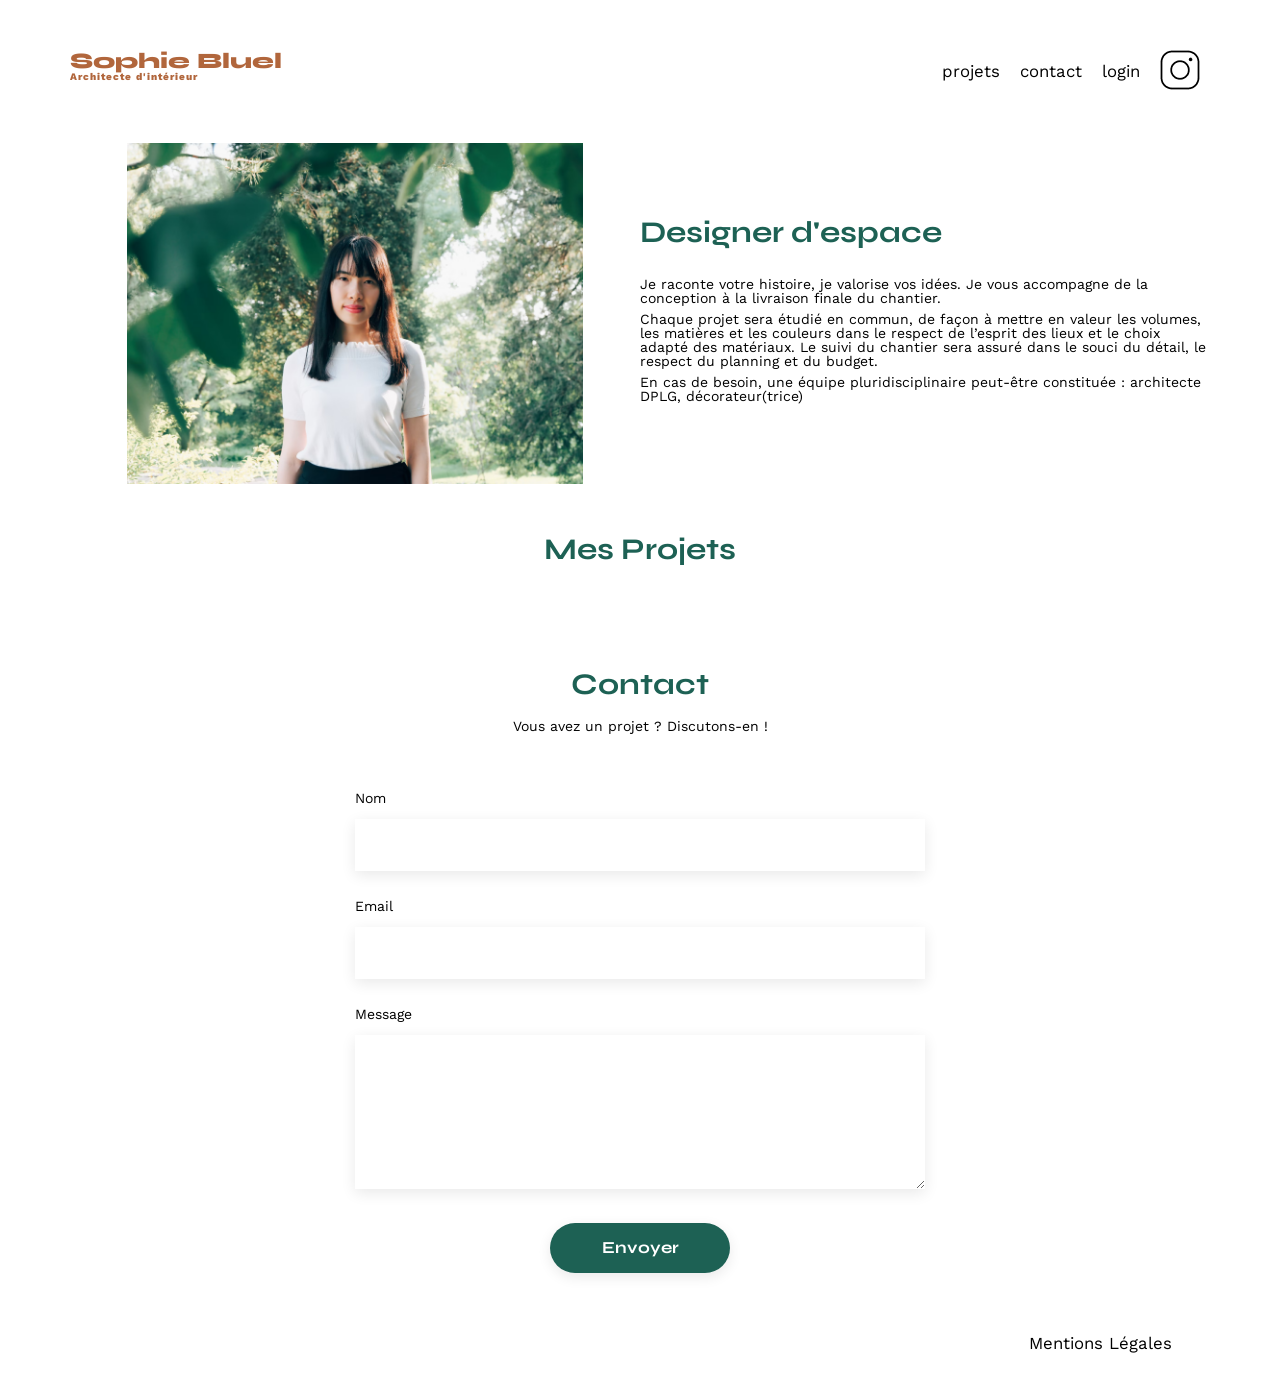
==== index.html @ 289974a4 "filter js" ====
<!DOCTYPE html>
<html lang="fr">
<head>
	<meta charset="UTF-8">
	<title>Sophie Bluel - Architecte d'intérieur</title>
	<meta name="viewport" content="width=device-width, initial-scale=1.0">
	<link rel="preconnect" href="https://fonts.googleapis.com">
	<link rel="preconnect" href="https://fonts.gstatic.com" crossorigin>
	<link href="https://fonts.googleapis.com/css2?family=Syne:wght@700;800&family=Work+Sans&display=swap" rel="stylesheet">
	<meta name="description" content="">
	<link rel="stylesheet" href="./assets/style.css">
	<script src="scripts/script.js" defer></script>
</head>
<body>
<header>
	<h1>Sophie Bluel <span>Architecte d'intérieur</span></h1>
	<nav>
		<ul>
			<li>projets</li>
			<li>contact</li>
			<li>login</li>
			<li><img src="./assets/icons/instagram.png" alt="Instagram"></li>
		</ul>
	</nav>
</header>
<main>
	<section id="introduction">
		<figure>
			<img src="./assets/images/sophie-bluel.png" alt="">
		</figure>
		<article>
			<h2>Designer d'espace</h2>
			<p>Je raconte votre histoire, je valorise vos idées. Je vous accompagne de la conception à la livraison finale du chantier.</p>
			<p>Chaque projet sera étudié en commun, de façon à mettre en valeur les volumes, les matières et les couleurs dans le respect de l’esprit des lieux et le choix adapté des matériaux. Le suivi du chantier sera assuré dans le souci du détail, le respect du planning et du budget.</p>
			<p>En cas de besoin, une équipe pluridisciplinaire peut-être constituée : architecte DPLG, décorateur(trice)</p>
		</article>
	</section>
	<section id="portfolio">
		<h2>Mes Projets</h2>
		<div class="filter">

		</div>
		<div class="gallery">
		</div>
	</section>
	<section id="contact">
		<h2>Contact</h2>
		<p>Vous avez un projet ? Discutons-en !</p>
		<form action="#" method="post">
			<label for="name">Nom</label>
			<input type="text" name="name" id="name">
			<label for="email">Email</label>
			<input type="email" name="email" id="email">
			<label for="message">Message</label>
			<textarea name="message" id="message" cols="30" rows="10"></textarea>
			<input type="submit" value="Envoyer">
		</form>
	</section>
</main>


<footer>
	<nav>
		<ul>
			<li>Mentions Légales</li>
		</ul>
	</nav>
</footer>
</body>
</html>
---- assets/style.css ----
/* http://meyerweb.com/eric/tools/css/reset/
   v2.0 | 20110126
   License: none (public domain)
*/

html, body, div, span, applet, object, iframe,
h1, h2, h3, h4, h5, h6, p, blockquote, pre,
a, abbr, acronym, address, big, cite, code,
del, dfn, em, img, ins, kbd, q, s, samp,
small, strike, strong, sub, sup, tt, var,
b, u, i, center,
dl, dt, dd, ol, ul, li,
fieldset, form, label, legend,
table, caption, tbody, tfoot, thead, tr, th, td,
article, aside, canvas, details, embed,
figure, figcaption, footer, header, hgroup,
menu, nav, output, ruby, section, summary,
time, mark, audio, video {
	margin: 0;
	padding: 0;
	border: 0;
	font-size: 100%;
	font: inherit;
	vertical-align: baseline;
}
/* HTML5 display-role reset for older browsers */
article, aside, details, figcaption, figure,
footer, header, hgroup, menu, nav, section {
	display: block;
}
body {
	line-height: 1;
}
ol, ul {
	list-style: none;
}
blockquote, q {
	quotes: none;
}
blockquote:before, blockquote:after,
q:before, q:after {
	content: '';
	content: none;
}
table {
	border-collapse: collapse;
	border-spacing: 0;
}
/** end reset css**/
body {
	max-width: 1140px;
	margin:auto;
	font-family: 'Work Sans' ;
	font-size: 14px;
}
header {
	display: flex;
	justify-content: space-between;
	margin: 50px 0
}
section {
	margin: 50px 0
}

h1{
	display: flex;
	flex-direction: column;
	font-family: 'Syne';
	font-size: 22px;
	font-weight: 800;
	color: #B1663C
}

h1 > span {
	font-family: 'Work Sans';
	font-size:10px;
	letter-spacing: 0.1em;
;
}

h2{
	font-family: 'Syne';
	font-weight: 700;
	font-size: 30px;
	color: #1D6154
}
nav ul {
	display: flex;
	align-items: center;
	list-style-type: none;

}
nav li {
	padding: 0 10px;
	font-size: 1.2em;
}

li:hover {
	color: #B1663C;
}
#introduction {
	display: flex;
	align-items: center;
}
#introduction figure {
	flex: 1
}
#introduction img {
	display: block;
	margin: auto;
	width: 80%;
}

#introduction article {
	flex: 1
}
#introduction h2 {
	margin-bottom: 1em;
}

#introduction p {
	margin-bottom: 0.5em;
}
#portfolio h2 {
	text-align: center;
	margin-bottom: 1em;
}
.gallery {
	width: 100%;
	display: grid;
	grid-template-columns: 1fr 1fr 1fr;
	grid-column-gap: 20px;
	grid-row-gap: 20px;
}

.gallery img {
	width: 100%;

}
#contact {
	width: 50%;
margin: auto;
}
#contact > * {
	text-align: center;

}
#contact h2{
	margin-bottom: 20px;
}
#contact form {
	text-align: left;
	margin-top:30px;
	display: flex;
	flex-direction: column;
}

#contact input {
	height: 50px;
	font-size: 1.2em;
	border: none;
	box-shadow: 0px 4px 14px rgba(0, 0, 0, 0.09);
}
#contact label {
	margin: 2em 0 1em 0;
}
#contact textarea {
	border: none;
	box-shadow: 0px 4px 14px rgba(0, 0, 0, 0.09);
}

input[type="submit"]{
	font-family: 'Syne';
	font-weight: 700;
	color: white;
	background-color: #1D6154;
	margin : 2em auto ;
	width: 180px;
	text-align: center;
	border-radius: 60px ;
}

footer nav ul {
	display: flex;
	justify-content: flex-end;
	margin: 2em
}



/* Ajout */
.filter{
	display: flex;
	align-items: center;
	justify-content: center;
	margin-bottom: 25px;
	gap: 15px;
}

.button{
background-color: #fff;
padding: 5px 10px;
border-radius: 20px;
border: 1px solid #1D6154;
color: #1D6154;
font-weight: 700;
font-family: 'Syne' ;

}
.button:hover {
	background-color:#0E2F28;
	color: #fff
 ;
}
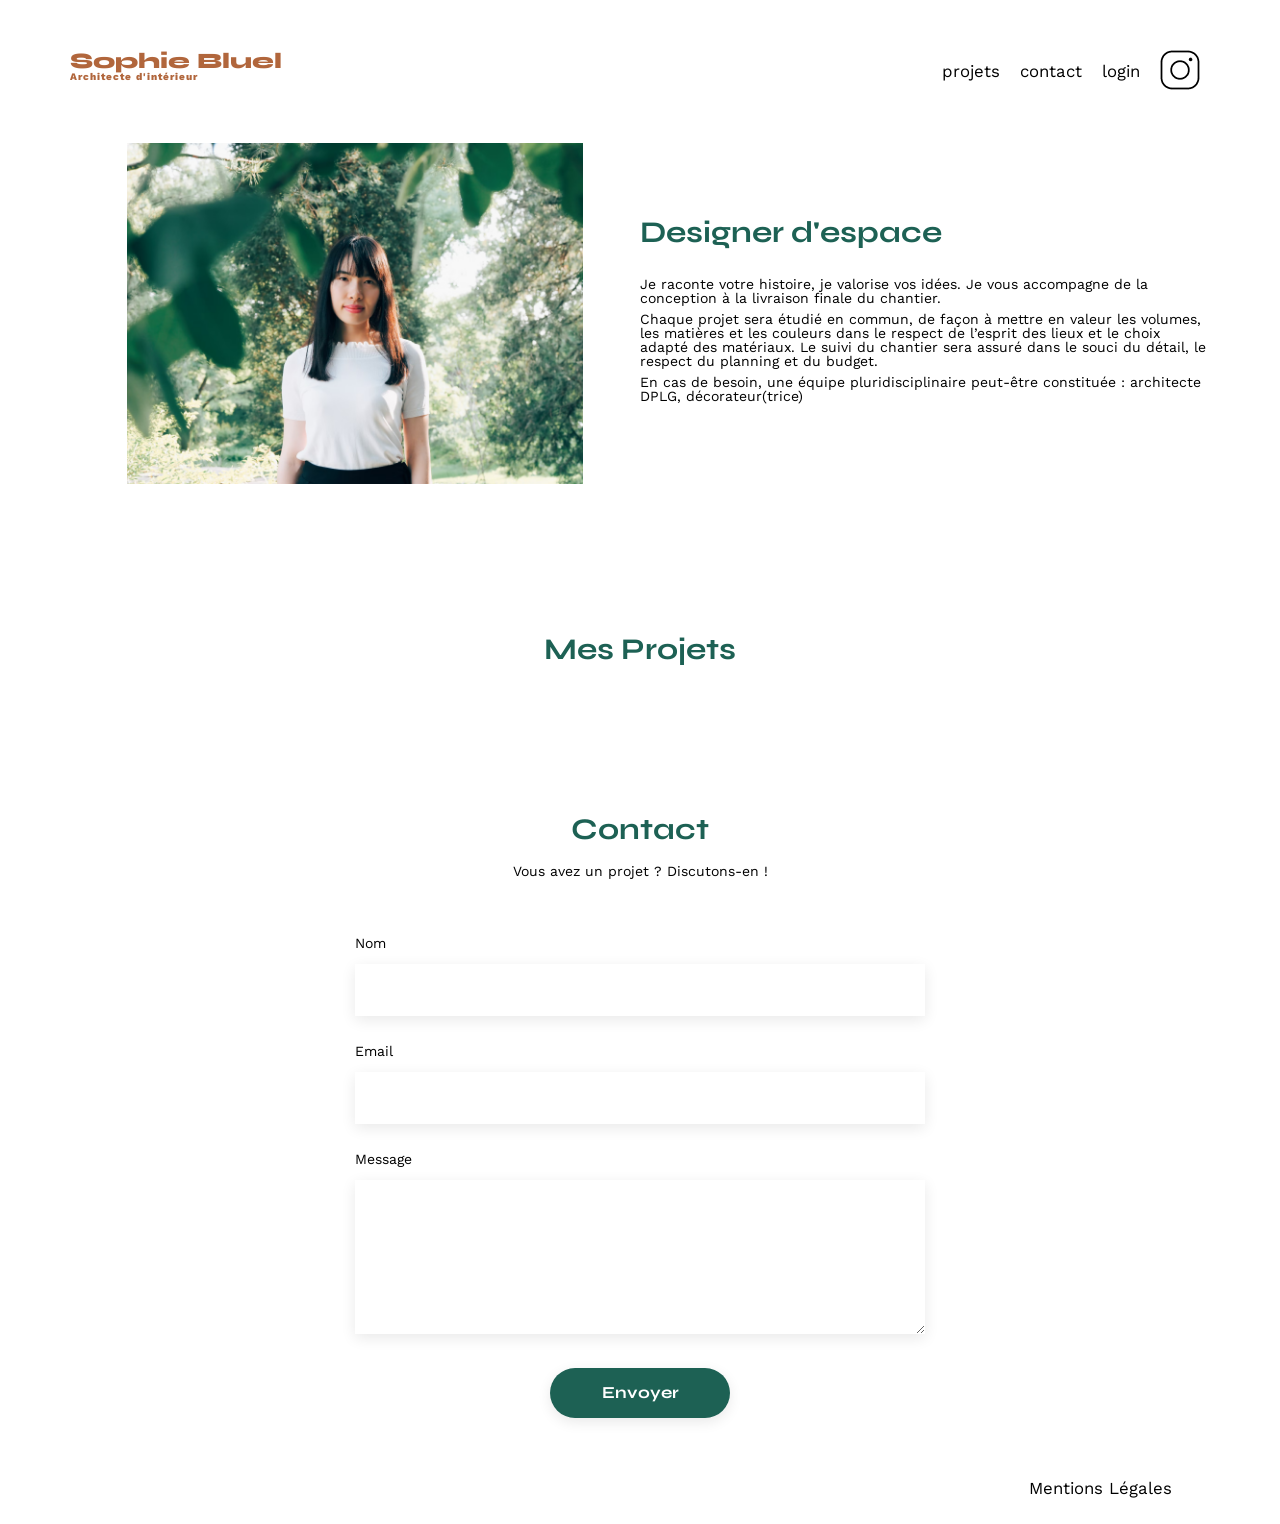
==== commit 2d3849a5: "correctif login + logout" ====
--- a/index.html
+++ b/index.html
@@ -12,13 +12,15 @@
 	<script src="scripts/script.js" defer></script>
 </head>
 <body>
+	<div class="edition-mode"><img src="assets/icons/blanc.png" alt="Mode édition">Mode édition</div>
 <header>
+	
 	<h1>Sophie Bluel <span>Architecte d'intérieur</span></h1>
 	<nav>
 		<ul>
 			<li>projets</li>
 			<li>contact</li>
-			<li>login</li>
+			<li class="login"><a href="./connection.html">login</a></li>
 			<li><img src="./assets/icons/instagram.png" alt="Instagram"></li>
 		</ul>
 	</nav>
@@ -36,9 +38,8 @@
 		</article>
 	</section>
 	<section id="portfolio">
-		<h2>Mes Projets</h2>
+		<h2>Mes Projets <span class="modification"><img src="assets/icons/noir.png" alt="Mode édition">modifier</span></h2>
 		<div class="filter">
-
 		</div>
 		<div class="gallery">
 		</div>
--- a/assets/style.css
+++ b/assets/style.css
@@ -189,11 +189,40 @@
 
 
 /* Ajout */
+
+.edition-mode{
+	display: none;
+	text-align: center;
+	width: 100%;
+	height: 59px;
+	background-color: #000;
+	color: #fff;
+	justify-content: center;
+	align-items: center;
+	gap: 5px;
+}
+
+
+#portfolio h2{
+	padding-top: 100px;
+}
+
+.modification {
+	font-size: 14px;
+	color: #000;
+	display: none;
+	
+}
+
+#portfolio img{
+	margin: 0 10px 0 20px;
+}
+
 .filter{
 	display: flex;
 	align-items: center;
 	justify-content: center;
-	margin-bottom: 25px;
+	margin: 50px 0;
 	gap: 15px;
 }
 
@@ -212,3 +241,62 @@
 	color: #fff
  ;
 }
+
+nav li a {
+	text-decoration: none;
+	color: #000;
+}
+
+nav li a:hover{
+	color: #B1663C;
+}
+
+
+/* Connection page */
+
+#formulaire{
+	display: flex;
+	justify-content: center;
+	padding-top: 100px;
+	padding-bottom: 250px;
+}
+
+.login-form{
+	width: 380px;
+	display: flex;
+	flex-direction: column;
+	gap: 5px;
+	color: #3d3d3d;
+
+}
+.login-form h2{
+	align-self: center;
+	padding-bottom: 50px;
+	
+}
+
+.login-form input{
+	height: 50px;
+	border: 0;
+	box-shadow: 0px 4px 14px 0px #00000017;
+	margin-bottom: 30px;
+}
+
+.login-form button{
+	align-self: center;
+	width: 179px;
+	height: 36px;
+	color: #fff;
+	background-color: #1D6154;
+	border-radius: 20px ;
+	border: 0;
+	margin-bottom: 30px;
+}
+
+.login-form a{
+	align-self: center;
+	color: #3d3d3d;
+	font-size: 14px;
+	font-weight: 500;
+
+}
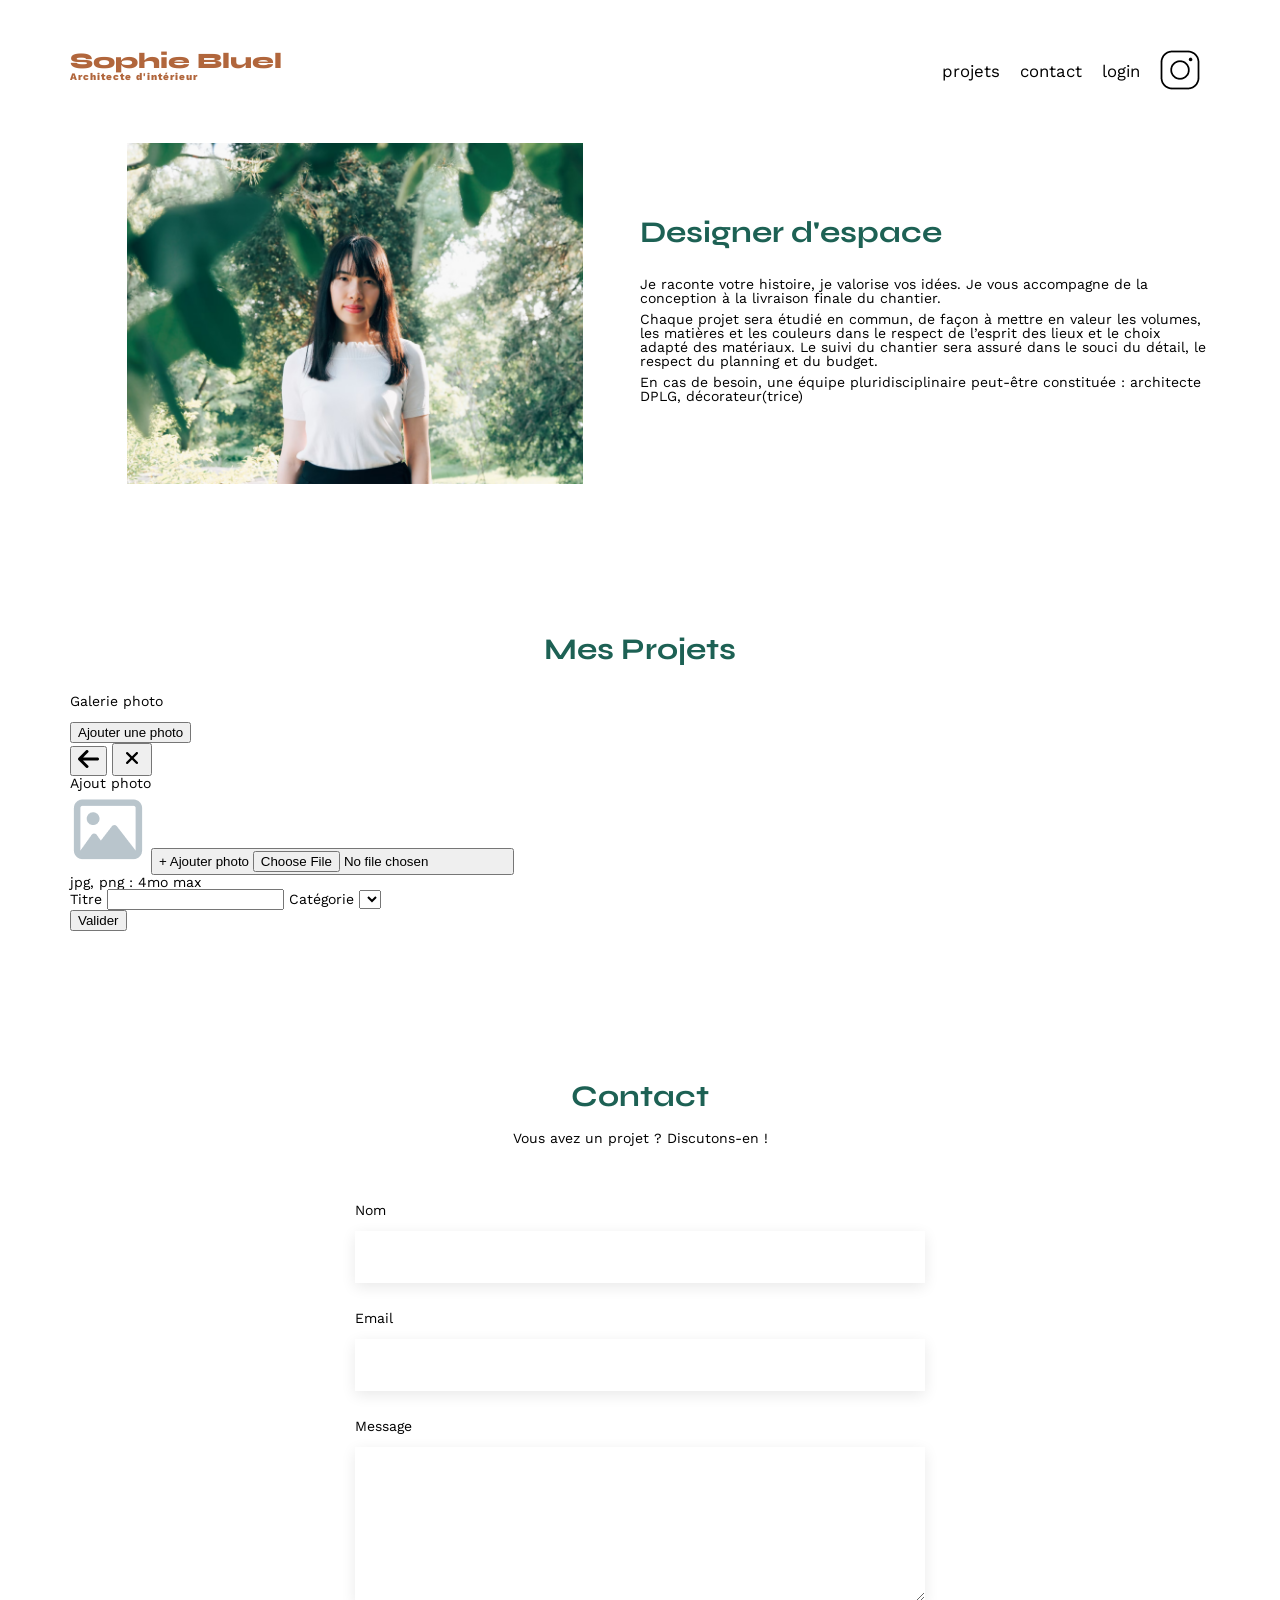
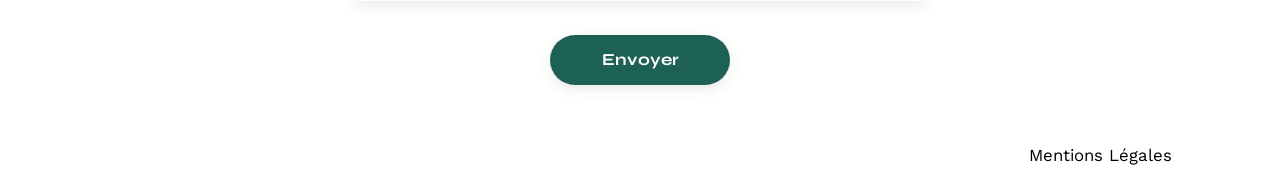
==== commit 7c57898d: "html modal" ====
--- a/index.html
+++ b/index.html
@@ -38,7 +38,41 @@
 		</article>
 	</section>
 	<section id="portfolio">
-		<h2>Mes Projets <span class="modification"><img src="assets/icons/noir.png" alt="Mode édition">modifier</span></h2>
+		<h2>Mes Projets <button class="modification"><a href="#modal"><img src="assets/icons/noir.png" alt="Mode édition">modifier</a></button></h2>
+
+		<aside id="modal" class="modal">
+
+			<div class="modalGalerie">
+				<h3>Galerie photo</h3>
+				<div class="galerieModal"></div>
+				<br>
+				<button>Ajouter une photo</button>
+			</div>
+			
+			<div id="ajout" class="modalAjout">
+				<button class="arrow"><img src="assets/icons/arrow-left.png" alt="Retour en arrière"></button>
+				<button class="cross"><img src="assets/icons/xmark.png" alt="Fermer"></button>
+				<h3>Ajout photo</h3>
+				<form action="submit">
+					<div class="ajoutImage">
+						<img src="assets/icons/picture.png" alt="Ajouter une photo">
+						<button>+ Ajouter photo 
+							<input type="file" id="inputFile" accept="image/jpeg,image/png"  required>
+						</button>
+						<p>jpg, png : 4mo max</p>
+					</div>
+					<label for="imageTitle" class="imageTitle">Titre</label>
+					<input type="text" id="imageTitle" required>
+					<label for="imageCategorie" class="imageCat">Catégorie</label>
+					<select name="selectCategorie" id="imageCategorie" required>
+						<option value=""></option>
+					</select>
+					<br>
+					<button>Valider</button>
+				</form>
+			</div>
+			
+		</aside>
 		<div class="filter">
 		</div>
 		<div class="gallery">
--- a/assets/style.css
+++ b/assets/style.css
@@ -207,15 +207,21 @@
 	padding-top: 100px;
 }
 
-.modification {
+.modification{
 	font-size: 14px;
 	color: #000;
 	display: none;
-	
-}
-
-#portfolio img{
-	margin: 0 10px 0 20px;
+	background: #fff;
+	border: 0;
+}
+
+.modification img{
+	padding: 0 5px;
+}
+
+.modification a{
+	text-decoration: none;
+	color: #000;
 }
 
 .filter{
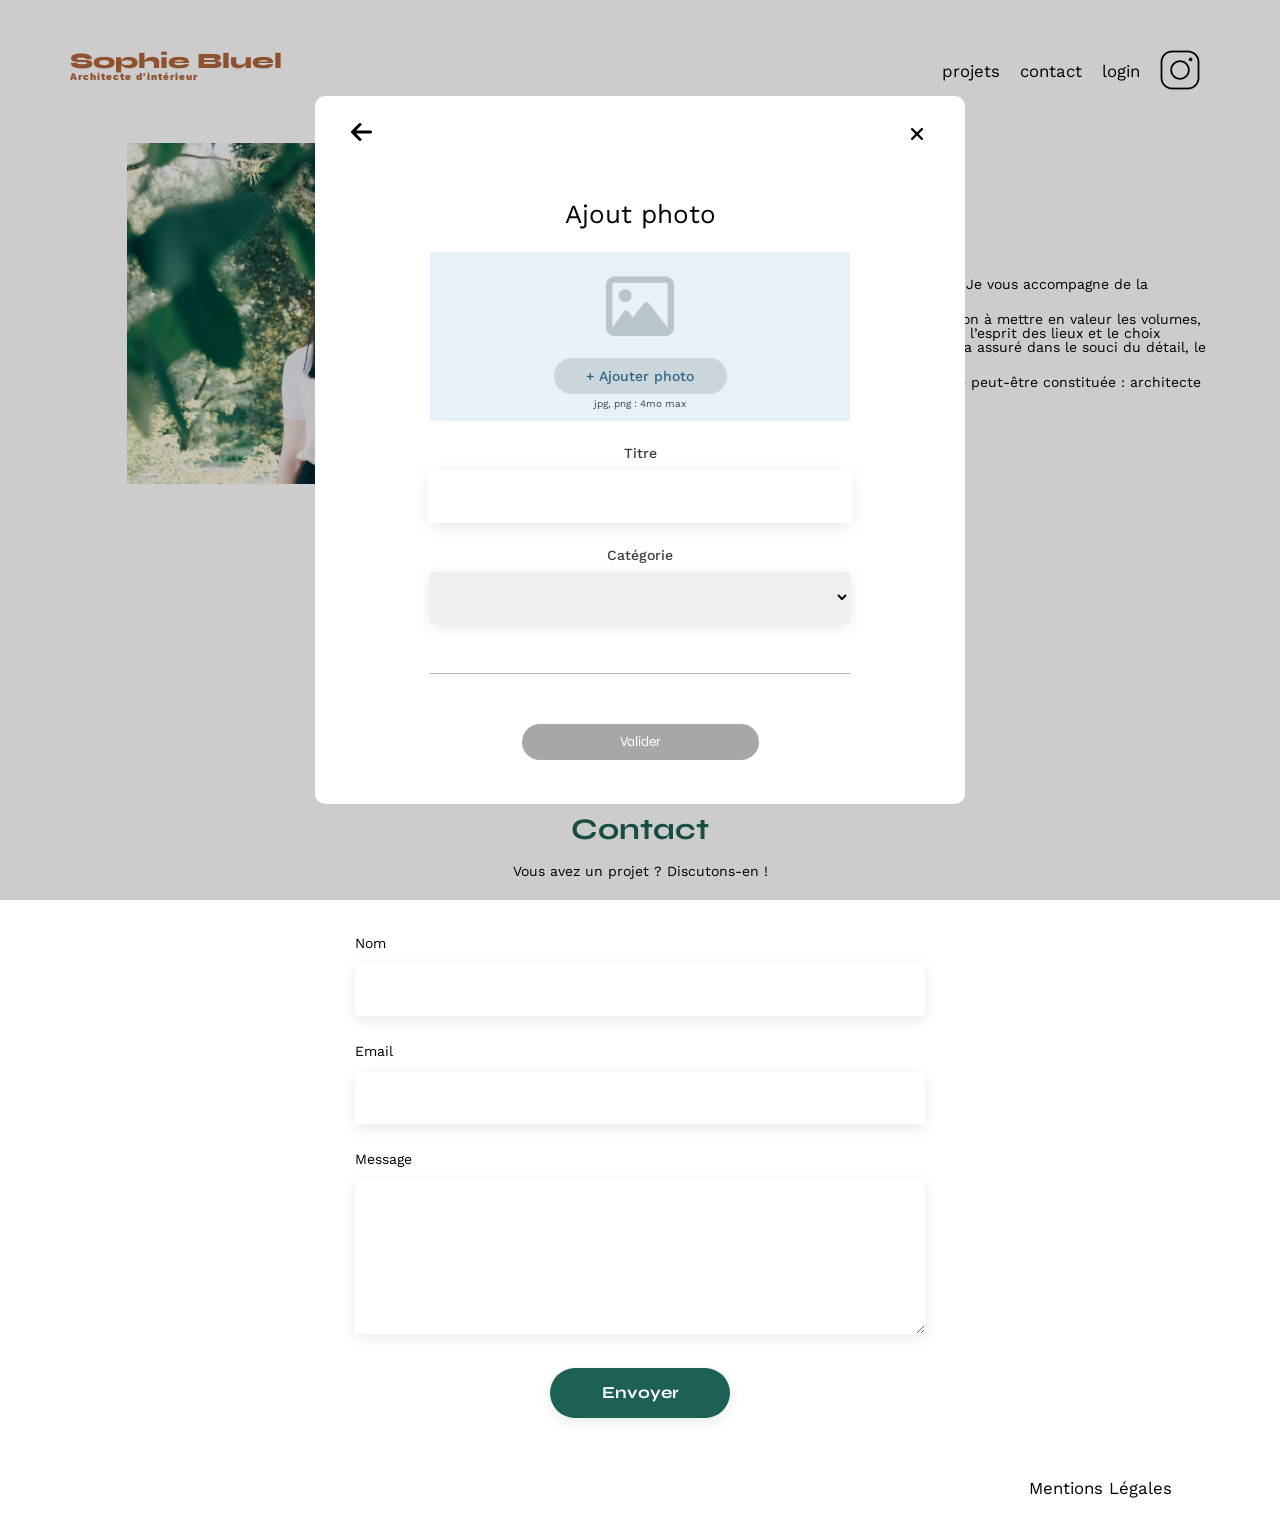
==== commit 231b11c2: "style  modal" ====
--- a/index.html
+++ b/index.html
@@ -9,6 +9,7 @@
 	<link href="https://fonts.googleapis.com/css2?family=Syne:wght@700;800&family=Work+Sans&display=swap" rel="stylesheet">
 	<meta name="description" content="">
 	<link rel="stylesheet" href="./assets/style.css">
+	<link rel="stylesheet" href="./assets/modal.css">
 	<script src="scripts/script.js" defer></script>
 </head>
 <body>
@@ -41,35 +42,40 @@
 		<h2>Mes Projets <button class="modification"><a href="#modal"><img src="assets/icons/noir.png" alt="Mode édition">modifier</a></button></h2>
 
 		<aside id="modal" class="modal">
+			<div class="modalBlock">
 
-			<div class="modalGalerie">
-				<h3>Galerie photo</h3>
-				<div class="galerieModal"></div>
-				<br>
-				<button>Ajouter une photo</button>
-			</div>
+				<div class="modalGalerie">
+					<h3>Galerie photo </h3>
+					<div class="galerieModal">
+						xxxxxxxxxxx
+					</div>
+					<div class="border"></div>
+					<button class="buttonGalerie">Ajouter une photo</button>
+				</div>
+				
+				<div id="ajout" class="modalAjout">
+					<button class="arrow"><img src="assets/icons/arrow-left.png" alt="Retour en arrière"></button>
+					<button class="cross"><img src="assets/icons/xmark.png" alt="Fermer"></button>
+					<h3>Ajout photo</h3>
+					<form action="#" class="ajoutForm">
+						<div class="ajoutImage">
+							<img src="assets/icons/picture.png" alt="Ajouter une photo">
+							<label for="inputFile" class="buttonAjoutPhoto">+ Ajouter photo </label>
+							<input type="file" id="inputFile" accept="image/jpeg,image/png"  required>
+							
+							<p>jpg, png : 4mo max</p>
+						</div>
+						<label for="imageTitle" class="imageTitle">Titre</label>
+						<input type="text" id="imageTitle" class="inputTitle">
+						<label for="imageCategorie" class="imageCat">Catégorie</label>
+						<select name="selectCategorie" id="imageCategorie" class="selectCat" >
+							<option value=""></option>
+						</select>
+					<div class="border"></div>
+					<button class="buttonValiderForm">Valider</button>
+					</form>
+				</div>
 			
-			<div id="ajout" class="modalAjout">
-				<button class="arrow"><img src="assets/icons/arrow-left.png" alt="Retour en arrière"></button>
-				<button class="cross"><img src="assets/icons/xmark.png" alt="Fermer"></button>
-				<h3>Ajout photo</h3>
-				<form action="submit">
-					<div class="ajoutImage">
-						<img src="assets/icons/picture.png" alt="Ajouter une photo">
-						<button>+ Ajouter photo 
-							<input type="file" id="inputFile" accept="image/jpeg,image/png"  required>
-						</button>
-						<p>jpg, png : 4mo max</p>
-					</div>
-					<label for="imageTitle" class="imageTitle">Titre</label>
-					<input type="text" id="imageTitle" required>
-					<label for="imageCategorie" class="imageCat">Catégorie</label>
-					<select name="selectCategorie" id="imageCategorie" required>
-						<option value=""></option>
-					</select>
-					<br>
-					<button>Valider</button>
-				</form>
 			</div>
 			
 		</aside>
--- a/assets/modal.css
+++ b/assets/modal.css
@@ -0,0 +1,172 @@
+.modal{
+    position: fixed;
+    display: flex;
+    top: 0;
+    left: 0;
+    justify-content: center;
+    align-items: center;
+    width: 100%;
+    height: 100%;
+    background: rgba(0, 0, 0, 0.2);
+    font-family: 'Work Sans';
+}
+
+.modalBlock{
+    position: relative;
+    display: flex;
+    width: 630px;
+    height: 688px;
+    max-width: calc(100vw - 20px);
+    max-height: calc(100vh - 20px);
+    background-color: #fff;
+    border-radius: 10px;
+    justify-content: center;
+    padding: 10px;
+    
+}
+.modalGalerie{
+    display: none;
+    flex-direction: column;
+    align-items: center;
+}
+
+.modalGalerie h3{
+    font-size: 26px;
+    font-weight: 400;
+    margin-bottom: 25px;
+    margin-top: 60px;
+
+}
+
+.galerieModal{
+    
+    flex-wrap: wrap;
+    margin-bottom: 10px;
+   
+}
+
+.border{
+    width:420px;
+    border-bottom: 1px solid #b3b3b3;
+    margin: 50px 0;
+}
+
+.buttonGalerie{
+    width: 237px;
+    height: 36px;
+    border: 0;  
+    border-radius: 20px;
+    background-color: #1D6154;
+    color: #fff;
+    font-size: 14px;
+    font-family: 'Syne';
+    font-weight: 700;
+    padding: 5px 0 5px 0;
+
+  
+}
+
+.modalAjout{
+    display: flex;
+    flex-direction: column;
+    align-items: center;
+    justify-content: center;
+    
+}
+
+.arrow{
+    position: absolute;
+    top: 25px;
+    left: 30px;
+    background-color: #fff;
+    border: none;
+}
+
+.cross{
+    position: absolute;
+    top: 25px;
+    right: 30px;
+    border: none;
+    background-color: #fff;
+}
+
+.modalAjout h3{
+    font-size: 26px;
+    font-weight: 400;
+    margin-bottom: 25px;
+    margin-top: 60px;
+}
+
+.ajoutForm{
+    display: flex;
+    flex-direction: column;
+    align-items: center;
+
+}
+.ajoutImage{
+    width: 420px;
+    height: 169px;
+    border-radius: 3px;
+    background-color: #e8f1f6;
+    display: flex;
+    flex-direction: column;
+    align-items: center;
+    
+}
+.ajoutImage img{
+    padding: 15px;
+}
+.buttonAjoutPhoto{
+    display: flex;
+    justify-content: center;
+    align-items:center ;
+    cursor: pointer;
+    width: 173px;
+    height: 36px;
+    border-radius: 20px;
+    border: 0;
+    background-color:#CBD6DC ;
+    font-size: 14px;
+    color:#306685 ;
+    font-weight: 500;
+}
+#inputFile{
+    display: none;
+}
+
+.ajoutImage p{
+    padding: 5px 0;
+    font-size: 10px;
+    color: #444;
+}
+
+.imageTitle, .imageCat{
+    display: block;
+    font-size: 14px;
+    font-weight: 500;
+    color: #3d3d3d;
+    margin-top: 25px;
+    margin-bottom: 10px;
+    
+}
+.inputTitle, .selectCat{
+    display: block;
+    border: 0;
+    box-shadow: 0px 4px 14px 0px #00000017;
+    width: 420px;
+    height: 51px;
+    
+}
+
+.buttonValiderForm{
+    width: 237px;
+    height: 36px;
+    border-radius: 20px;
+    border: 0;
+    color: #fff;
+    background-color: #a7a7a7 ;
+    font-family: 'Syne';
+    font-size: 14px;
+     cursor: pointer;
+}
+
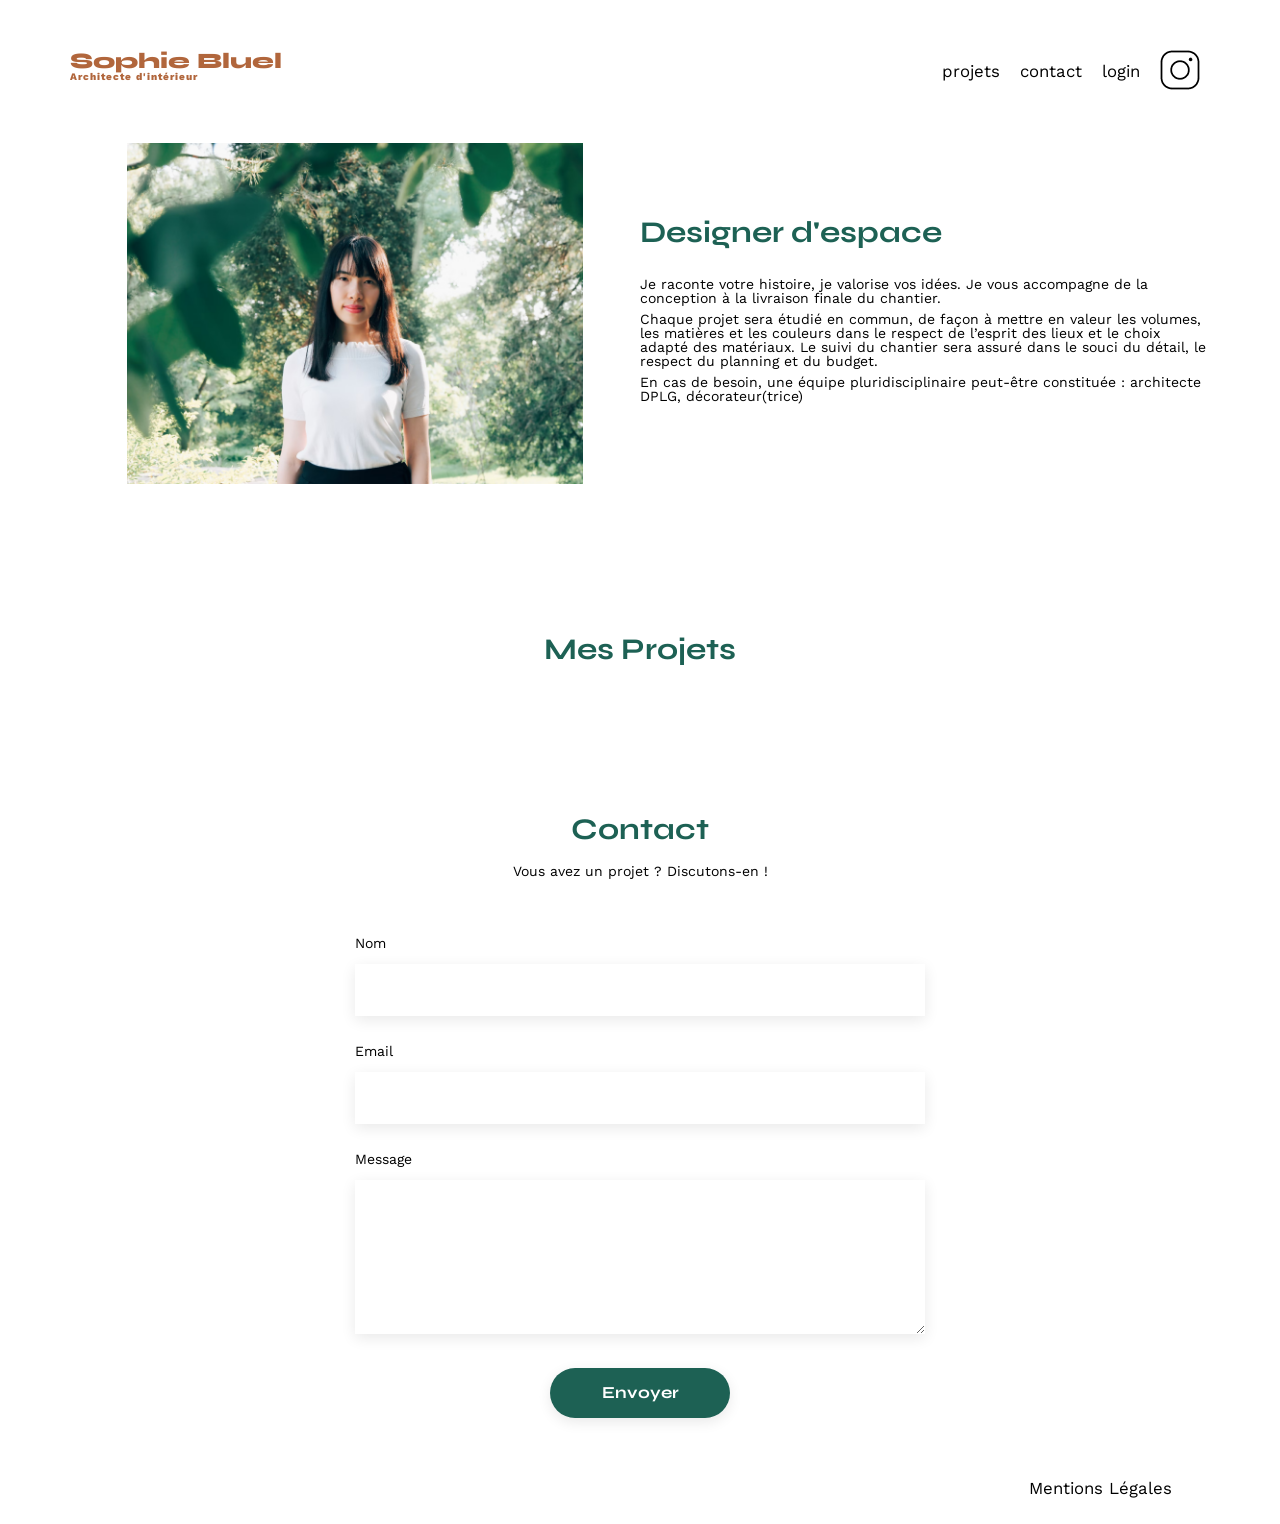
==== commit 488b6370: "correctif" ====
--- a/index.html
+++ b/index.html
@@ -11,6 +11,7 @@
 	<link rel="stylesheet" href="./assets/style.css">
 	<link rel="stylesheet" href="./assets/modal.css">
 	<script src="scripts/script.js" defer></script>
+	<script src="scripts/modal.js" defer></script>
 </head>
 <body>
 	<div class="edition-mode"><img src="assets/icons/blanc.png" alt="Mode édition">Mode édition</div>
@@ -45,9 +46,10 @@
 			<div class="modalBlock">
 
 				<div class="modalGalerie">
+					<button class="cross"><img src="assets/icons/xmark.png" alt="Fermer"></button>
 					<h3>Galerie photo </h3>
 					<div class="galerieModal">
-						xxxxxxxxxxx
+						
 					</div>
 					<div class="border"></div>
 					<button class="buttonGalerie">Ajouter une photo</button>
@@ -69,10 +71,10 @@
 						<input type="text" id="imageTitle" class="inputTitle">
 						<label for="imageCategorie" class="imageCat">Catégorie</label>
 						<select name="selectCategorie" id="imageCategorie" class="selectCat" >
-							<option value=""></option>
+							<option value="" class="imageCatValue"></option>
 						</select>
 					<div class="border"></div>
-					<button class="buttonValiderForm">Valider</button>
+					<button type="submit" class="buttonValiderForm">Valider</button>
 					</form>
 				</div>
 			
--- a/assets/modal.css
+++ b/assets/modal.css
@@ -1,6 +1,6 @@
 .modal{
+    display: none;
     position: fixed;
-    display: flex;
     top: 0;
     left: 0;
     justify-content: center;
@@ -9,9 +9,12 @@
     height: 100%;
     background: rgba(0, 0, 0, 0.2);
     font-family: 'Work Sans';
+    opacity: 0;
+    transition: opacity 0.3s ease;
 }
 
 .modalBlock{
+    overflow: hidden;
     position: relative;
     display: flex;
     width: 630px;
@@ -25,24 +28,57 @@
     
 }
 .modalGalerie{
-    display: none;
-    flex-direction: column;
-    align-items: center;
+    display: flex;
+    position: absolute;
+    flex-direction: column;
+    align-items: center;
+    width: 100%;
+    height: 100%;
+    transition: transform 0.5s ease;
+    transform: translateX(0);
 }
 
 .modalGalerie h3{
     font-size: 26px;
     font-weight: 400;
-    margin-bottom: 25px;
     margin-top: 60px;
 
 }
 
 .galerieModal{
-    
-    flex-wrap: wrap;
-    margin-bottom: 10px;
+    display: grid;
+    grid-template-columns: repeat(5, 75px);
+    gap: 10px;
+    padding: 30px;
+    overflow-y: auto;
+
+}
+
+.cardMini{
+    position: relative;
+    height: 100px; 
+    padding-top: 16px;
+}
+.cardMini img{
+    width: 100%;
+    height: 100%;
+    object-fit: cover ;
+
+}
+.deleteBtn{
+   position: absolute;
+   top: 22px;
+   right: 5px;
+   background: none;
+   border: 0;
+   padding: 0;
    
+}
+
+.trash {
+    width: 20px;
+    height: 20px;
+    display: block;
 }
 
 .border{
@@ -50,6 +86,7 @@
     border-bottom: 1px solid #b3b3b3;
     margin: 50px 0;
 }
+
 
 .buttonGalerie{
     width: 237px;
@@ -67,11 +104,15 @@
 }
 
 .modalAjout{
-    display: flex;
-    flex-direction: column;
-    align-items: center;
-    justify-content: center;
-    
+    width: 100%;
+    height: 100%;
+    position: absolute;
+    display: flex;
+    flex-direction: column;
+    align-items: center;
+    justify-content: center;
+    transition: transform 0.5s ease;
+    transform: translateX(100%);
 }
 
 .arrow{
@@ -93,8 +134,8 @@
 .modalAjout h3{
     font-size: 26px;
     font-weight: 400;
-    margin-bottom: 25px;
-    margin-top: 60px;
+    margin-bottom: 50px;
+    padding-top: 10px;
 }
 
 .ajoutForm{
@@ -142,20 +183,19 @@
 
 .imageTitle, .imageCat{
     display: block;
-    font-size: 14px;
-    font-weight: 500;
+    align-self: flex-start;
+    font-size: 14px;
+    font-weight: 600;
     color: #3d3d3d;
     margin-top: 25px;
     margin-bottom: 10px;
     
 }
 .inputTitle, .selectCat{
-    display: block;
     border: 0;
     box-shadow: 0px 4px 14px 0px #00000017;
     width: 420px;
-    height: 51px;
-    
+    height: 51px;   
 }
 
 .buttonValiderForm{
